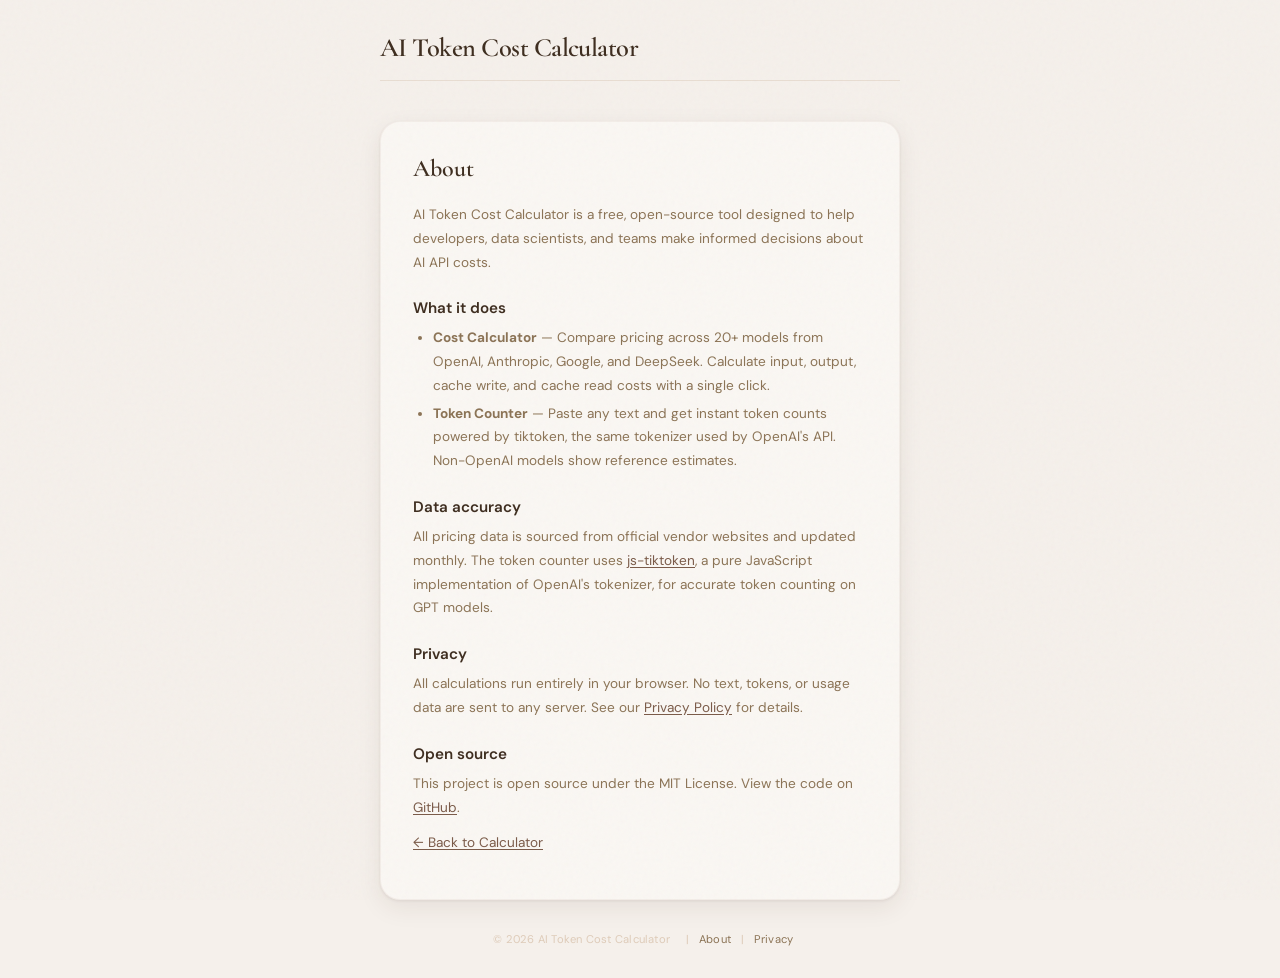
==== about.html @ 69d166a4 "seo: add about.html, privacy.html, update footer and sitemap - about.html: tool description, data ac" ====
<!DOCTYPE html>
<html lang="en">
<head>
  <meta charset="UTF-8">
  <meta name="viewport" content="width=device-width, initial-scale=1.0">
  <title>About — AI Token Cost Calculator</title>
  <meta name="description" content="About the AI Token Cost Calculator — a free tool for comparing AI API pricing and counting tokens across OpenAI, Anthropic, Google, and DeepSeek models.">
  <meta name="robots" content="index, follow">
  <link rel="canonical" href="https://tokencostcalc.com/about.html">

  <link rel="preconnect" href="https://fonts.googleapis.com">
  <link rel="preconnect" href="https://fonts.gstatic.com" crossorigin>
  <link rel="stylesheet" href="https://fonts.googleapis.com/css2?family=Cormorant+Garamond:ital,wght@0,400;0,600;1,400&family=DM+Sans:wght@300;400;500;600&display=swap">
  <link rel="stylesheet" href="css/style.css">
  <link rel="icon" href="data:image/svg+xml,<svg xmlns='http://www.w3.org/2000/svg' viewBox='0 0 100 100'><text y='.9em' font-size='90'>☕</text></svg>">
  <meta name="theme-color" content="#a47764">
</head>
<body>
  <div class="container">
    <header>
      <h1><a href="/" style="color: inherit; text-decoration: none;">AI Token Cost Calculator</a></h1>
    </header>

    <div class="card static-page">
      <h2>About</h2>
      <p>AI Token Cost Calculator is a free, open-source tool designed to help developers, data scientists, and teams make informed decisions about AI API costs.</p>

      <h3>What it does</h3>
      <ul>
        <li><strong>Cost Calculator</strong> — Compare pricing across 20+ models from OpenAI, Anthropic, Google, and DeepSeek. Calculate input, output, cache write, and cache read costs with a single click.</li>
        <li><strong>Token Counter</strong> — Paste any text and get instant token counts powered by tiktoken, the same tokenizer used by OpenAI's API. Non-OpenAI models show reference estimates.</li>
      </ul>

      <h3>Data accuracy</h3>
      <p>All pricing data is sourced from official vendor websites and updated monthly. The token counter uses <a href="https://github.com/niieani/gpt-tokenizer" target="_blank" rel="noopener">js-tiktoken</a>, a pure JavaScript implementation of OpenAI's tokenizer, for accurate token counting on GPT models.</p>

      <h3>Privacy</h3>
      <p>All calculations run entirely in your browser. No text, tokens, or usage data are sent to any server. See our <a href="privacy.html">Privacy Policy</a> for details.</p>

      <h3>Open source</h3>
      <p>This project is open source under the MIT License. View the code on <a href="https://github.com/lemon1732/AI-Token-Calculator" target="_blank" rel="noopener">GitHub</a>.</p>

      <p><a href="/">← Back to Calculator</a></p>
    </div>

    <footer>
      <span>© 2026 AI Token Cost Calculator</span>
      <span>|</span>
      <a href="about.html">About</a>
      <span>|</span>
      <a href="privacy.html">Privacy</a>
    </footer>
  </div>

  <script src="js/i18n.js?v=20260511"></script>
  <script>
    document.addEventListener("DOMContentLoaded", () => {
      document.body.classList.add("ready");
    });
  </script>
</body>
</html>
---- css/style.css ----
:root {
  --bg: #f5f0eb;
  --bg-card: #faf7f3;
  --mocha: #a47764;
  --mocha-light: #c9a888;
  --mocha-pale: #e8ddd2;
  --mocha-deep: #7a5a48;
  --brown-dark: #3d2c1e;
  --brown-mid: #5a4535;
  --brown-soft: #8b7355;
  --white: #fffcf8;
  --shadow: rgba(61, 44, 30, 0.08);
  --shadow-md: rgba(61, 44, 30, 0.12);
}

* {
  margin: 0;
  padding: 0;
  box-sizing: border-box;
}

body {
  font-family: 'DM Sans', sans-serif;
  background: var(--bg);
  color: var(--brown-dark);
  min-height: 100vh;
  display: flex;
  flex-direction: column;
  align-items: center;
  padding: 2rem 1rem;
  opacity: 0;
  transition: opacity 0.6s ease;
}

body.ready {
  opacity: 1;
}

/* noise texture overlay */
body::before {
  content: '';
  position: fixed;
  inset: 0;
  background-image: url("data:image/svg+xml,%3Csvg viewBox='0 0 256 256' xmlns='http://www.w3.org/2000/svg'%3E%3Cfilter id='n'%3E%3CfeTurbulence type='fractalNoise' baseFrequency='0.9' numOctaves='4' stitchTiles='stitch'/%3E%3C/filter%3E%3Crect width='100%25' height='100%25' filter='url(%23n)' opacity='0.03'/%3E%3C/svg%3E");
  pointer-events: none;
  z-index: 1;
}

.container {
  width: 100%;
  max-width: 520px;
}

/* ── Header ── */
header {
  display: flex;
  justify-content: space-between;
  align-items: baseline;
  margin-bottom: 2.5rem;
  padding-bottom: 1rem;
  border-bottom: 1px solid var(--mocha-pale);
}

header h1 {
  font-family: 'Cormorant Garamond', serif;
  font-weight: 600;
  font-size: 1.65rem;
  color: var(--brown-dark);
  letter-spacing: -0.02em;
}

#lang-toggle {
  background: none;
  border: 1px solid var(--mocha-pale);
  color: var(--brown-soft);
  font-family: 'DM Sans', sans-serif;
  font-size: 0.8rem;
  font-weight: 500;
  padding: 0.35rem 0.8rem;
  border-radius: 2rem;
  cursor: pointer;
  transition: all 0.25s ease;
  letter-spacing: 0.04em;
}

#lang-toggle:hover {
  border-color: var(--mocha);
  color: var(--mocha-deep);
  background: var(--white);
}

/* ── Tabs ── */
.tabs {
  display: flex;
  gap: 0.5rem;
  margin-bottom: 1.25rem;
}

.tab {
  flex: 1;
  padding: 0.65rem 1rem;
  font-family: 'DM Sans', sans-serif;
  font-size: 0.82rem;
  font-weight: 500;
  letter-spacing: 0.03em;
  color: var(--brown-soft);
  background: var(--bg-card);
  border: 1px solid var(--mocha-pale);
  border-radius: 0.75rem;
  cursor: pointer;
  transition: all 0.25s ease;
}

.tab:hover {
  border-color: var(--mocha-light);
  color: var(--mocha-deep);
}

.tab.active {
  background: var(--mocha);
  border-color: var(--mocha);
  color: var(--white);
}

/* ── Card ── */
.card {
  background: var(--bg-card);
  border-radius: 1.25rem;
  padding: 2rem;
  box-shadow:
    0 1px 3px var(--shadow),
    0 8px 24px var(--shadow);
  border: 1px solid rgba(164, 119, 100, 0.08);
}

/* ── Form fields ── */
.field {
  margin-bottom: 1.5rem;
}

.field:last-child {
  margin-bottom: 0;
}

.field label {
  display: block;
  font-size: 0.75rem;
  font-weight: 500;
  color: var(--brown-soft);
  text-transform: uppercase;
  letter-spacing: 0.08em;
  margin-bottom: 0.5rem;
}

.field select,
.field input[type="text"] {
  width: 100%;
  padding: 0.75rem 1rem;
  font-family: 'DM Sans', sans-serif;
  font-size: 0.95rem;
  color: var(--brown-dark);
  background: var(--white);
  border: 1px solid var(--mocha-pale);
  border-radius: 0.75rem;
  outline: none;
  transition: border-color 0.2s ease, box-shadow 0.2s ease;
  appearance: none;
  -webkit-appearance: none;
}

.field select {
  background-image: url("data:image/svg+xml,%3Csvg width='12' height='8' viewBox='0 0 12 8' fill='none' xmlns='http://www.w3.org/2000/svg'%3E%3Cpath d='M1 1.5L6 6.5L11 1.5' stroke='%238b7355' stroke-width='1.5' stroke-linecap='round' stroke-linejoin='round'/%3E%3C/svg%3E");
  background-repeat: no-repeat;
  background-position: right 1rem center;
  padding-right: 2.5rem;
  cursor: pointer;
}

.field select:focus,
.field input[type="text"]:focus {
  border-color: var(--mocha);
  box-shadow: 0 0 0 3px rgba(164, 119, 100, 0.12);
}

.field input[type="text"]::placeholder {
  color: var(--mocha-pale);
  font-weight: 300;
}

/* ── Textarea ── */
textarea {
  width: 100%;
  padding: 0.75rem 1rem;
  font-family: 'DM Sans', sans-serif;
  font-size: 0.9rem;
  line-height: 1.6;
  color: var(--brown-dark);
  background: var(--white);
  border: 1px solid var(--mocha-pale);
  border-radius: 0.75rem;
  outline: none;
  resize: vertical;
  min-height: 120px;
  transition: border-color 0.2s ease, box-shadow 0.2s ease;
}

textarea::placeholder {
  color: var(--mocha-pale);
  font-weight: 300;
}

textarea:focus {
  border-color: var(--mocha);
  box-shadow: 0 0 0 3px rgba(164, 119, 100, 0.12);
}

/* ── Token Counter Results ── */
.tc-results {
  display: flex;
  flex-direction: column;
  gap: 0.75rem;
}

.tc-row {
  display: flex;
  justify-content: space-between;
  align-items: baseline;
  padding: 0.5rem 0;
}

.tc-label {
  font-size: 0.85rem;
  color: var(--brown-soft);
}

.tc-value {
  font-family: 'Cormorant Garamond', serif;
  font-size: 1.5rem;
  font-weight: 600;
  color: var(--mocha-deep);
  font-variant-numeric: tabular-nums;
}

.tc-note {
  margin-top: 1rem;
  font-size: 0.72rem;
  color: var(--mocha-light);
  font-style: italic;
  text-align: center;
}

/* ── Slider ── */
.slider-wrap {
  display: flex;
  align-items: center;
  gap: 1rem;
}

.slider-wrap input[type="range"] {
  flex: 1;
  -webkit-appearance: none;
  appearance: none;
  height: 6px;
  background: linear-gradient(to right, var(--mocha), var(--mocha-light));
  border-radius: 3px;
  outline: none;
  cursor: pointer;
}

.slider-wrap input[type="range"]::-webkit-slider-thumb {
  -webkit-appearance: none;
  width: 20px;
  height: 20px;
  border-radius: 50%;
  background: var(--white);
  border: 2px solid var(--mocha);
  box-shadow: 0 2px 6px var(--shadow-md);
  cursor: pointer;
  transition: transform 0.15s ease;
}

.slider-wrap input[type="range"]::-webkit-slider-thumb:hover {
  transform: scale(1.15);
}

.slider-wrap input[type="range"]::-moz-range-thumb {
  width: 20px;
  height: 20px;
  border-radius: 50%;
  background: var(--white);
  border: 2px solid var(--mocha);
  box-shadow: 0 2px 6px var(--shadow-md);
  cursor: pointer;
}

.slider-value {
  min-width: 3rem;
  text-align: right;
  font-size: 0.95rem;
  font-weight: 600;
  color: var(--mocha-deep);
  font-variant-numeric: tabular-nums;
}

/* ── Divider ── */
.divider {
  height: 1px;
  background: linear-gradient(to right, transparent, var(--mocha-pale), transparent);
  margin: 2rem 0;
}

/* ── Results ── */
.results-header {
  font-family: 'Cormorant Garamond', serif;
  font-size: 1.1rem;
  font-weight: 600;
  color: var(--brown-mid);
  margin-bottom: 1.25rem;
}

.result-row {
  display: flex;
  justify-content: space-between;
  align-items: baseline;
  padding: 0.6rem 0;
}

.result-row .label {
  font-size: 0.85rem;
  color: var(--brown-soft);
}

.result-row .label span {
  font-size: 0.75rem;
  color: var(--mocha-light);
  margin-left: 0.4rem;
}

.result-row .amount {
  font-variant-numeric: tabular-nums;
  font-weight: 500;
  font-size: 0.95rem;
  color: var(--brown-dark);
}

.result-divider {
  height: 1px;
  background: var(--mocha-pale);
  margin: 0.5rem 0;
}

.result-total {
  display: flex;
  justify-content: space-between;
  align-items: baseline;
  padding-top: 0.75rem;
}

.result-total .label {
  font-family: 'Cormorant Garamond', serif;
  font-size: 1.15rem;
  font-weight: 600;
  color: var(--brown-dark);
}

.result-total .amount {
  font-family: 'Cormorant Garamond', serif;
  font-size: 1.6rem;
  font-weight: 600;
  color: var(--mocha-deep);
  font-variant-numeric: tabular-nums;
}

/* ── Static pages (about, privacy) ── */
.static-page h2 {
  font-family: 'Cormorant Garamond', serif;
  font-size: 1.5rem;
  font-weight: 600;
  color: var(--brown-dark);
  margin-bottom: 1.25rem;
}

.static-page h3 {
  font-family: 'DM Sans', sans-serif;
  font-size: 0.95rem;
  font-weight: 600;
  color: var(--brown-dark);
  margin-top: 1.5rem;
  margin-bottom: 0.5rem;
}

.static-page p {
  font-size: 0.85rem;
  line-height: 1.75;
  color: var(--brown-soft);
  margin-bottom: 0.75rem;
}

.static-page ul {
  padding-left: 1.25rem;
  margin-bottom: 0.75rem;
}

.static-page li {
  font-size: 0.85rem;
  line-height: 1.75;
  color: var(--brown-soft);
  margin-bottom: 0.25rem;
}

.static-page a {
  color: var(--mocha-deep);
  text-decoration: underline;
  text-underline-offset: 2px;
}

.static-page a:hover {
  color: var(--mocha);
}

/* ── Footer ── */
footer a {
  color: var(--brown-soft);
  text-decoration: none;
  transition: color 0.2s ease;
}

footer a:hover {
  color: var(--mocha-deep);
}
footer {
  margin-top: 2rem;
  text-align: center;
  font-size: 0.7rem;
  color: var(--mocha-light);
  letter-spacing: 0.02em;
}

footer span {
  margin: 0 0.4rem;
  opacity: 0.5;
}

/* ── Price hint ── */
.price-hint {
  font-size: 0.7rem;
  color: var(--mocha-light);
  margin-top: 0.3rem;
  font-style: italic;
}

/* ── Overflow warning ── */
.overflow-warning {
  display: none;
  margin-top: 0.75rem;
  padding: 0.5rem 0.75rem;
  font-size: 0.78rem;
  color: #9a4e2e;
  background: #fdf0e8;
  border: 1px solid #e8c4aa;
  border-radius: 0.5rem;
}

/* ── FAQ ── */
.faq {
  margin-top: 2rem;
}

.faq-title {
  font-family: 'Cormorant Garamond', serif;
  font-size: 1.5rem;
  font-weight: 400;
  color: var(--brown-dark);
  text-align: center;
  margin-bottom: 1.5rem;
}

.faq-item {
  border-bottom: 1px solid var(--mocha-pale);
}

.faq-question {
  display: flex;
  align-items: center;
  width: 100%;
  background: none;
  border: none;
  padding: 0.85rem 0;
  cursor: pointer;
  font-family: 'DM Sans', sans-serif;
  text-align: left;
  gap: 0.4rem;
}

.faq-number {
  font-size: 0.85rem;
  font-weight: 500;
  color: var(--brown-dark);
  min-width: 1.4em;
}

.faq-text {
  flex: 1;
  font-size: 0.88rem;
  font-weight: 500;
  color: var(--brown-dark);
}

.faq-icon {
  font-size: 1.1rem;
  font-weight: 300;
  color: var(--brown-dark);
  width: 1.2em;
  text-align: center;
}

.faq-answer {
  display: none;
  overflow: hidden;
  padding: 0 0 0 1.8em;
}

.faq-answer.open {
  display: block;
}

.faq-answer p {
  font-size: 0.82rem;
  line-height: 1.7;
  color: var(--brown-soft);
}

/* ── Responsive ── */
@media (max-width: 560px) {
  body {
    padding: 1.25rem 0.75rem;
  }

  .card {
    padding: 1.5rem;
    border-radius: 1rem;
  }

  header h1 {
    font-size: 1.35rem;
  }

  .result-total .amount {
    font-size: 1.35rem;
  }
}

@media (prefers-reduced-motion: reduce) {
  body {
    opacity: 1;
    transition: none;
  }

  * {
    transition: none !important;
  }
}
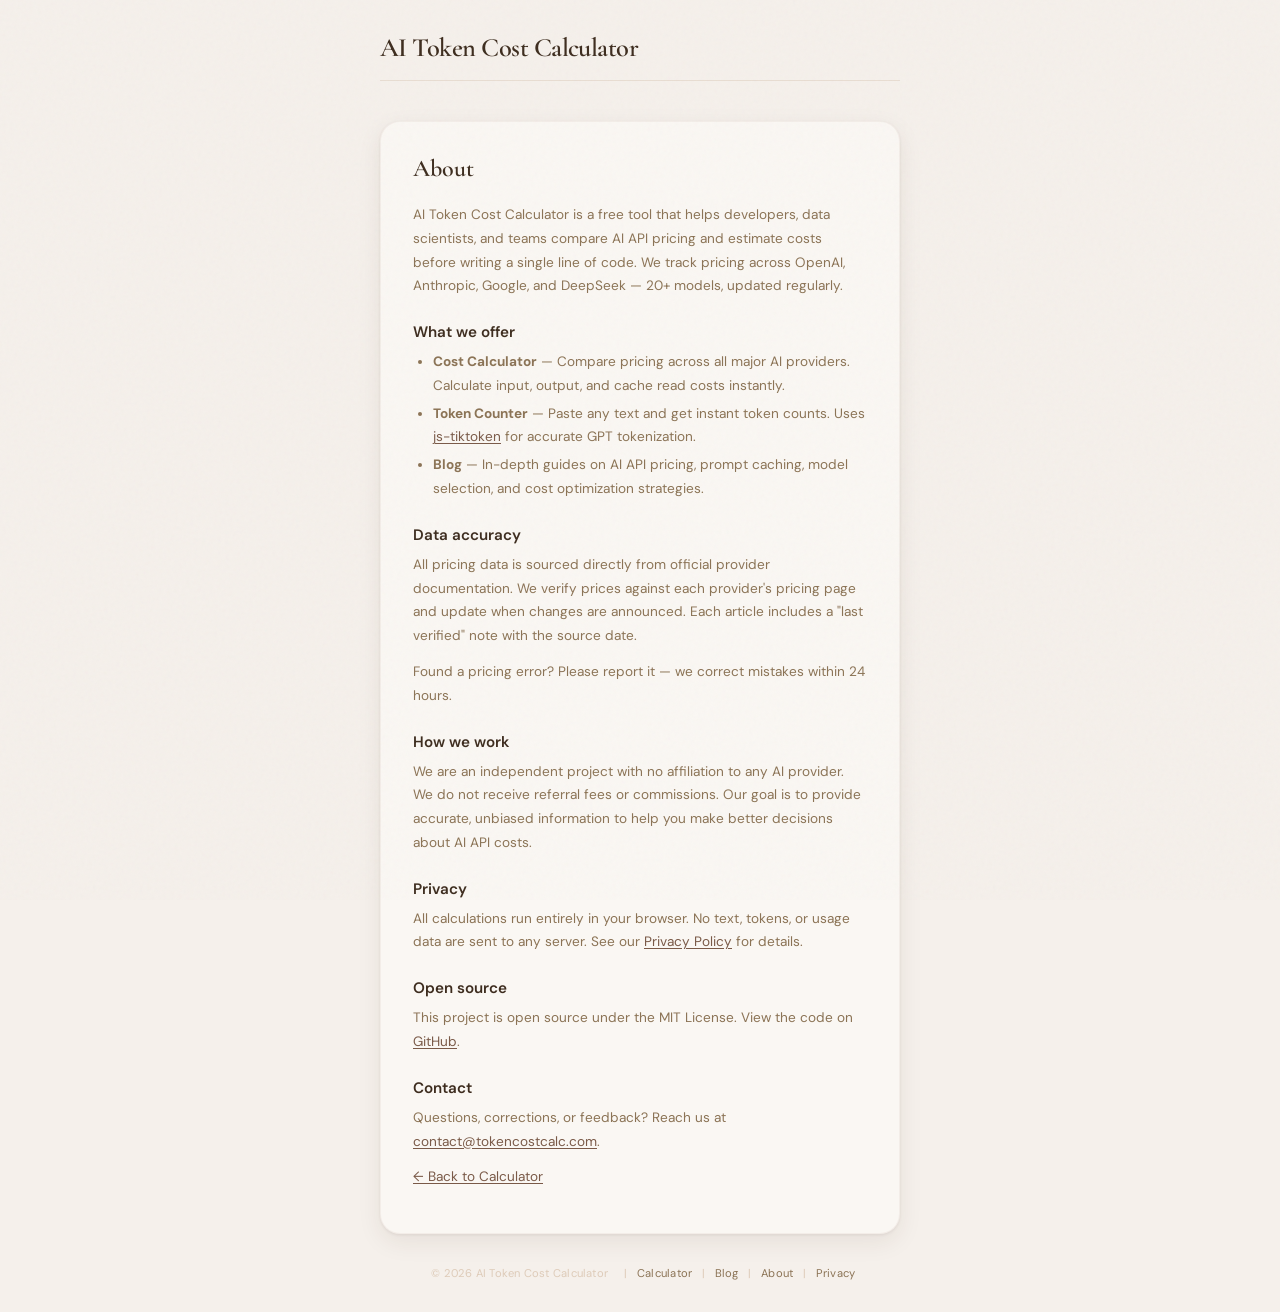
==== commit bb023107: "Improve E-E-A-T: About page, author bylines, contact info, structured data" ====
--- a/about.html
+++ b/about.html
@@ -23,16 +23,21 @@
 
     <div class="card static-page">
       <h2>About</h2>
-      <p>AI Token Cost Calculator is a free, open-source tool designed to help developers, data scientists, and teams make informed decisions about AI API costs.</p>
+      <p>AI Token Cost Calculator is a free tool that helps developers, data scientists, and teams compare AI API pricing and estimate costs before writing a single line of code. We track pricing across OpenAI, Anthropic, Google, and DeepSeek — 20+ models, updated regularly.</p>
 
-      <h3>What it does</h3>
+      <h3>What we offer</h3>
       <ul>
-        <li><strong>Cost Calculator</strong> — Compare pricing across 20+ models from OpenAI, Anthropic, Google, and DeepSeek. Calculate input, output, cache write, and cache read costs with a single click.</li>
-        <li><strong>Token Counter</strong> — Paste any text and get instant token counts powered by tiktoken, the same tokenizer used by OpenAI's API. Non-OpenAI models show reference estimates.</li>
+        <li><strong>Cost Calculator</strong> — Compare pricing across all major AI providers. Calculate input, output, and cache read costs instantly.</li>
+        <li><strong>Token Counter</strong> — Paste any text and get instant token counts. Uses <a href="https://github.com/niieani/gpt-tokenizer" target="_blank" rel="noopener">js-tiktoken</a> for accurate GPT tokenization.</li>
+        <li><strong>Blog</strong> — In-depth guides on AI API pricing, prompt caching, model selection, and cost optimization strategies.</li>
       </ul>
 
       <h3>Data accuracy</h3>
-      <p>All pricing data is sourced from official vendor websites and updated monthly. The token counter uses <a href="https://github.com/niieani/gpt-tokenizer" target="_blank" rel="noopener">js-tiktoken</a>, a pure JavaScript implementation of OpenAI's tokenizer, for accurate token counting on GPT models.</p>
+      <p>All pricing data is sourced directly from official provider documentation. We verify prices against each provider's pricing page and update when changes are announced. Each article includes a "last verified" note with the source date.</p>
+      <p>Found a pricing error? Please report it — we correct mistakes within 24 hours.</p>
+
+      <h3>How we work</h3>
+      <p>We are an independent project with no affiliation to any AI provider. We do not receive referral fees or commissions. Our goal is to provide accurate, unbiased information to help you make better decisions about AI API costs.</p>
 
       <h3>Privacy</h3>
       <p>All calculations run entirely in your browser. No text, tokens, or usage data are sent to any server. See our <a href="privacy.html">Privacy Policy</a> for details.</p>
@@ -40,11 +45,18 @@
       <h3>Open source</h3>
       <p>This project is open source under the MIT License. View the code on <a href="https://github.com/lemon1732/AI-Token-Calculator" target="_blank" rel="noopener">GitHub</a>.</p>
 
+      <h3>Contact</h3>
+      <p>Questions, corrections, or feedback? Reach us at <a href="mailto:contact@tokencostcalc.com">contact@tokencostcalc.com</a>.</p>
+
       <p><a href="/">← Back to Calculator</a></p>
     </div>
 
     <footer>
       <span>© 2026 AI Token Cost Calculator</span>
+      <span>|</span>
+      <a href="/">Calculator</a>
+      <span>|</span>
+      <a href="/blog.html">Blog</a>
       <span>|</span>
       <a href="about.html">About</a>
       <span>|</span>
--- a/css/style.css
+++ b/css/style.css
@@ -69,6 +69,26 @@
   letter-spacing: -0.02em;
 }
 
+.header-actions {
+  display: flex;
+  align-items: center;
+  gap: 0.75rem;
+}
+
+.header-link {
+  font-family: 'DM Sans', sans-serif;
+  font-size: 0.8rem;
+  font-weight: 500;
+  color: var(--brown-soft);
+  text-decoration: none;
+  letter-spacing: 0.04em;
+  transition: color 0.25s ease;
+}
+
+.header-link:hover {
+  color: var(--mocha-deep);
+}
+
 #lang-toggle {
   background: none;
   border: 1px solid var(--mocha-pale);
@@ -530,6 +550,120 @@
   color: var(--brown-soft);
 }
 
+/* ── Pricing Table ── */
+.pricing-section {
+  margin-top: 2.5rem;
+  max-width: 680px;
+  width: calc(100% + 4rem);
+  margin-left: -2rem;
+}
+
+.pricing-title {
+  font-family: 'Cormorant Garamond', serif;
+  font-size: 1.5rem;
+  font-weight: 400;
+  color: var(--brown-dark);
+  text-align: center;
+  margin-bottom: 1.5rem;
+}
+
+.pricing-table-wrap {
+  overflow-x: auto;
+  -webkit-overflow-scrolling: touch;
+  border-radius: 1.25rem;
+  box-shadow:
+    0 1px 3px var(--shadow),
+    0 8px 24px var(--shadow);
+  border: 1px solid rgba(164, 119, 100, 0.08);
+}
+
+.pricing-table {
+  width: 100%;
+  border-collapse: collapse;
+  background: var(--bg-card);
+  font-size: 0.82rem;
+}
+
+.pricing-table thead {
+  position: sticky;
+  top: 0;
+  z-index: 2;
+}
+
+.pricing-table th {
+  font-family: 'DM Sans', sans-serif;
+  font-weight: 600;
+  font-size: 0.72rem;
+  text-transform: uppercase;
+  letter-spacing: 0.06em;
+  color: var(--white);
+  background: var(--mocha);
+  padding: 0.85rem 1rem;
+  text-align: left;
+  white-space: nowrap;
+}
+
+.pricing-table th.num {
+  text-align: right;
+}
+
+.pricing-table th:first-child {
+  border-radius: 1.25rem 0 0 0;
+}
+
+.pricing-table th:last-child {
+  border-radius: 0 1.25rem 0 0;
+}
+
+.pricing-table td {
+  padding: 0.7rem 1rem;
+  color: var(--brown-dark);
+  border-bottom: 1px solid var(--mocha-pale);
+  vertical-align: middle;
+}
+
+.pricing-table td.num {
+  text-align: right;
+  font-variant-numeric: tabular-nums;
+  font-weight: 500;
+}
+
+.pricing-table .vendor-row td {
+  background: var(--mocha-pale);
+  font-weight: 600;
+  font-size: 0.75rem;
+  text-transform: uppercase;
+  letter-spacing: 0.06em;
+  color: var(--mocha-deep);
+  padding: 0.5rem 1rem;
+  border-bottom: 1px solid var(--mocha-light);
+}
+
+.pricing-table tbody tr:hover:not(.vendor-row) {
+  background: var(--white);
+}
+
+.pricing-table tbody tr:last-child td {
+  border-bottom: none;
+}
+
+.pricing-table .model-name {
+  font-weight: 600;
+  color: var(--brown-dark);
+}
+
+.pricing-table .na {
+  color: var(--mocha-light);
+  font-style: italic;
+}
+
+.pricing-note {
+  margin-top: 1rem;
+  font-size: 0.72rem;
+  color: var(--mocha-light);
+  text-align: center;
+}
+
 /* ── Responsive ── */
 @media (max-width: 560px) {
   body {
@@ -548,6 +682,17 @@
   .result-total .amount {
     font-size: 1.35rem;
   }
+
+  .pricing-section {
+    width: calc(100% + 1.5rem);
+    margin-left: -0.75rem;
+  }
+
+  .pricing-table td,
+  .pricing-table th {
+    padding: 0.5rem 0.6rem;
+    font-size: 0.75rem;
+  }
 }
 
 @media (prefers-reduced-motion: reduce) {
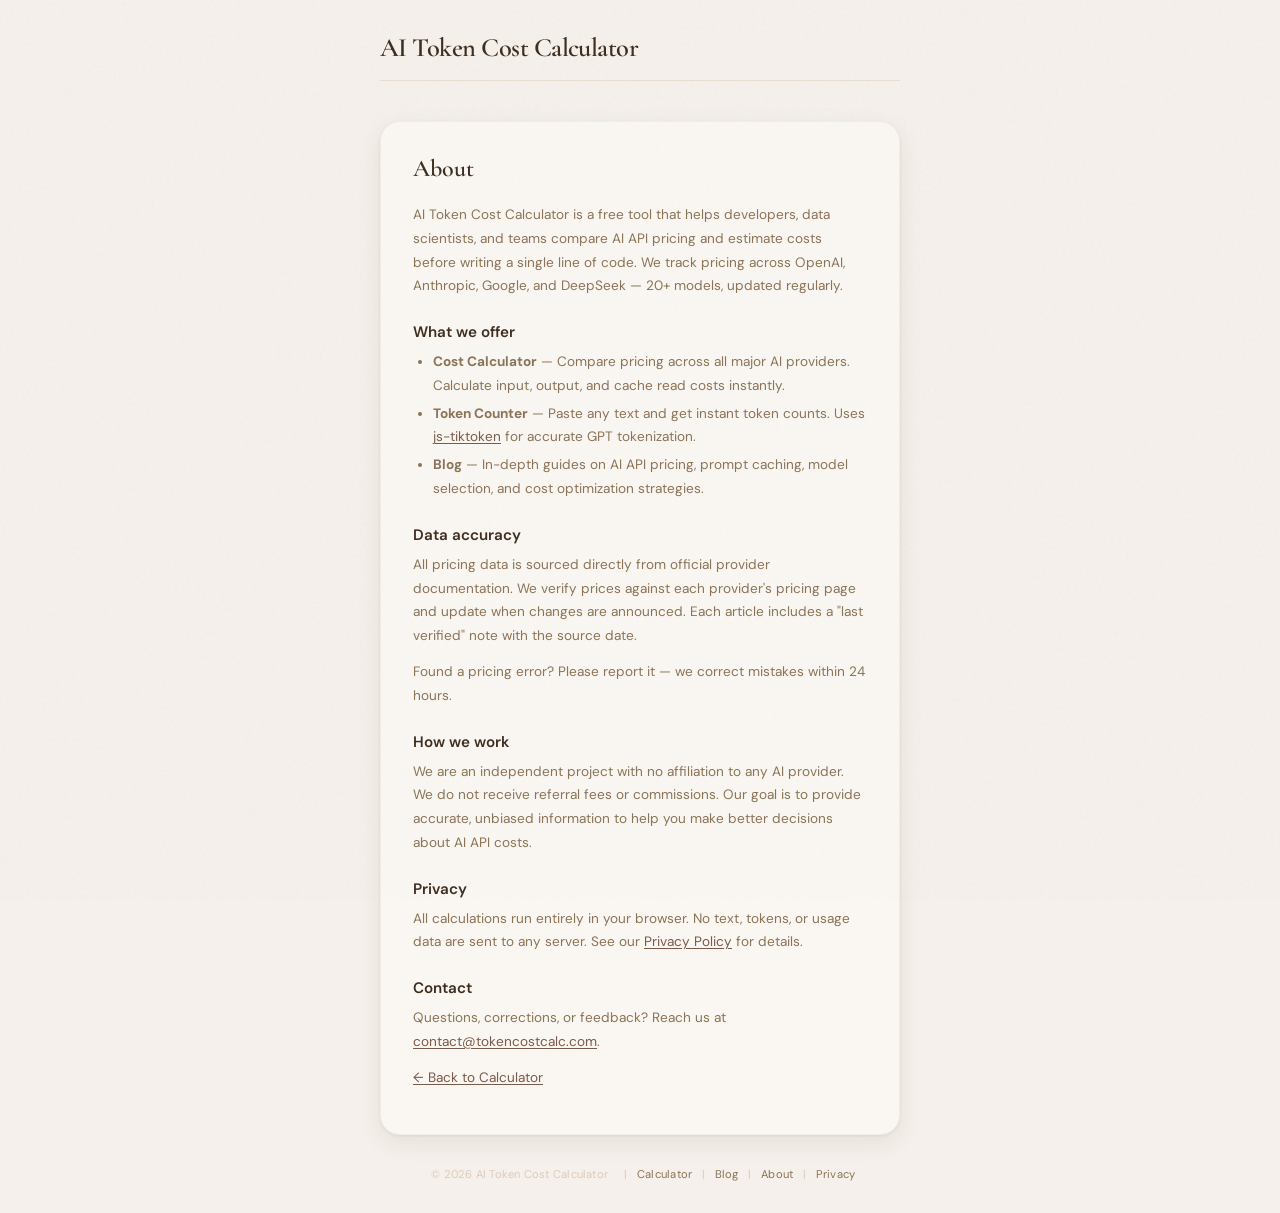
==== commit c245e417: "Fix article header layout: stack title/subtitle/meta vertically" ====
--- a/about.html
+++ b/about.html
@@ -42,9 +42,6 @@
       <h3>Privacy</h3>
       <p>All calculations run entirely in your browser. No text, tokens, or usage data are sent to any server. See our <a href="privacy.html">Privacy Policy</a> for details.</p>
 
-      <h3>Open source</h3>
-      <p>This project is open source under the MIT License. View the code on <a href="https://github.com/lemon1732/AI-Token-Calculator" target="_blank" rel="noopener">GitHub</a>.</p>
-
       <h3>Contact</h3>
       <p>Questions, corrections, or feedback? Reach us at <a href="mailto:contact@tokencostcalc.com">contact@tokencostcalc.com</a>.</p>
 
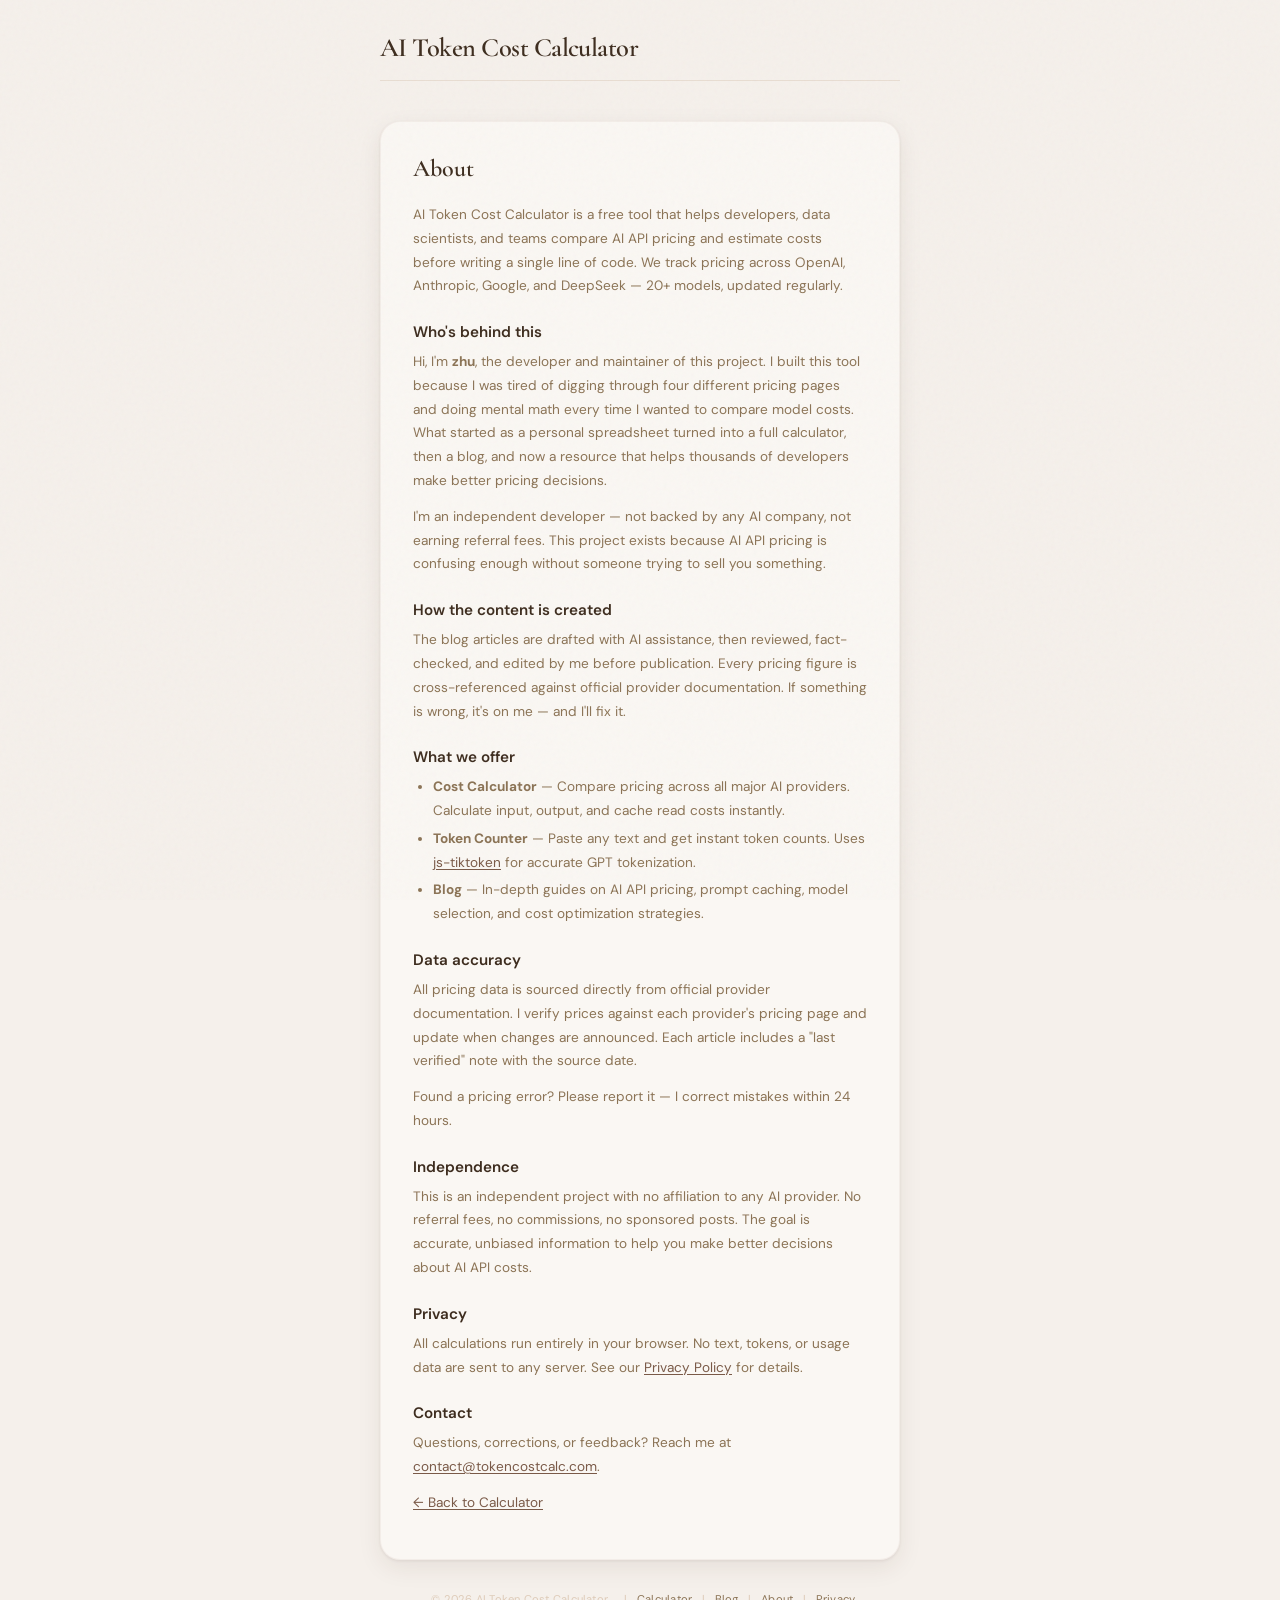
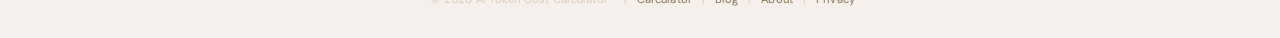
==== commit db737125: "Improve E-E-A-T: add author identity, merge duplicate article, fix fact errors - Merge cheapest-ai-a" ====
--- a/about.html
+++ b/about.html
@@ -25,6 +25,13 @@
       <h2>About</h2>
       <p>AI Token Cost Calculator is a free tool that helps developers, data scientists, and teams compare AI API pricing and estimate costs before writing a single line of code. We track pricing across OpenAI, Anthropic, Google, and DeepSeek — 20+ models, updated regularly.</p>
 
+      <h3>Who's behind this</h3>
+      <p>Hi, I'm <strong>zhu</strong>, the developer and maintainer of this project. I built this tool because I was tired of digging through four different pricing pages and doing mental math every time I wanted to compare model costs. What started as a personal spreadsheet turned into a full calculator, then a blog, and now a resource that helps thousands of developers make better pricing decisions.</p>
+      <p>I'm an independent developer — not backed by any AI company, not earning referral fees. This project exists because AI API pricing is confusing enough without someone trying to sell you something.</p>
+
+      <h3>How the content is created</h3>
+      <p>The blog articles are drafted with AI assistance, then reviewed, fact-checked, and edited by me before publication. Every pricing figure is cross-referenced against official provider documentation. If something is wrong, it's on me — and I'll fix it.</p>
+
       <h3>What we offer</h3>
       <ul>
         <li><strong>Cost Calculator</strong> — Compare pricing across all major AI providers. Calculate input, output, and cache read costs instantly.</li>
@@ -33,17 +40,17 @@
       </ul>
 
       <h3>Data accuracy</h3>
-      <p>All pricing data is sourced directly from official provider documentation. We verify prices against each provider's pricing page and update when changes are announced. Each article includes a "last verified" note with the source date.</p>
-      <p>Found a pricing error? Please report it — we correct mistakes within 24 hours.</p>
+      <p>All pricing data is sourced directly from official provider documentation. I verify prices against each provider's pricing page and update when changes are announced. Each article includes a "last verified" note with the source date.</p>
+      <p>Found a pricing error? Please report it — I correct mistakes within 24 hours.</p>
 
-      <h3>How we work</h3>
-      <p>We are an independent project with no affiliation to any AI provider. We do not receive referral fees or commissions. Our goal is to provide accurate, unbiased information to help you make better decisions about AI API costs.</p>
+      <h3>Independence</h3>
+      <p>This is an independent project with no affiliation to any AI provider. No referral fees, no commissions, no sponsored posts. The goal is accurate, unbiased information to help you make better decisions about AI API costs.</p>
 
       <h3>Privacy</h3>
       <p>All calculations run entirely in your browser. No text, tokens, or usage data are sent to any server. See our <a href="privacy.html">Privacy Policy</a> for details.</p>
 
       <h3>Contact</h3>
-      <p>Questions, corrections, or feedback? Reach us at <a href="mailto:contact@tokencostcalc.com">contact@tokencostcalc.com</a>.</p>
+      <p>Questions, corrections, or feedback? Reach me at <a href="mailto:contact@tokencostcalc.com">contact@tokencostcalc.com</a>.</p>
 
       <p><a href="/">← Back to Calculator</a></p>
     </div>
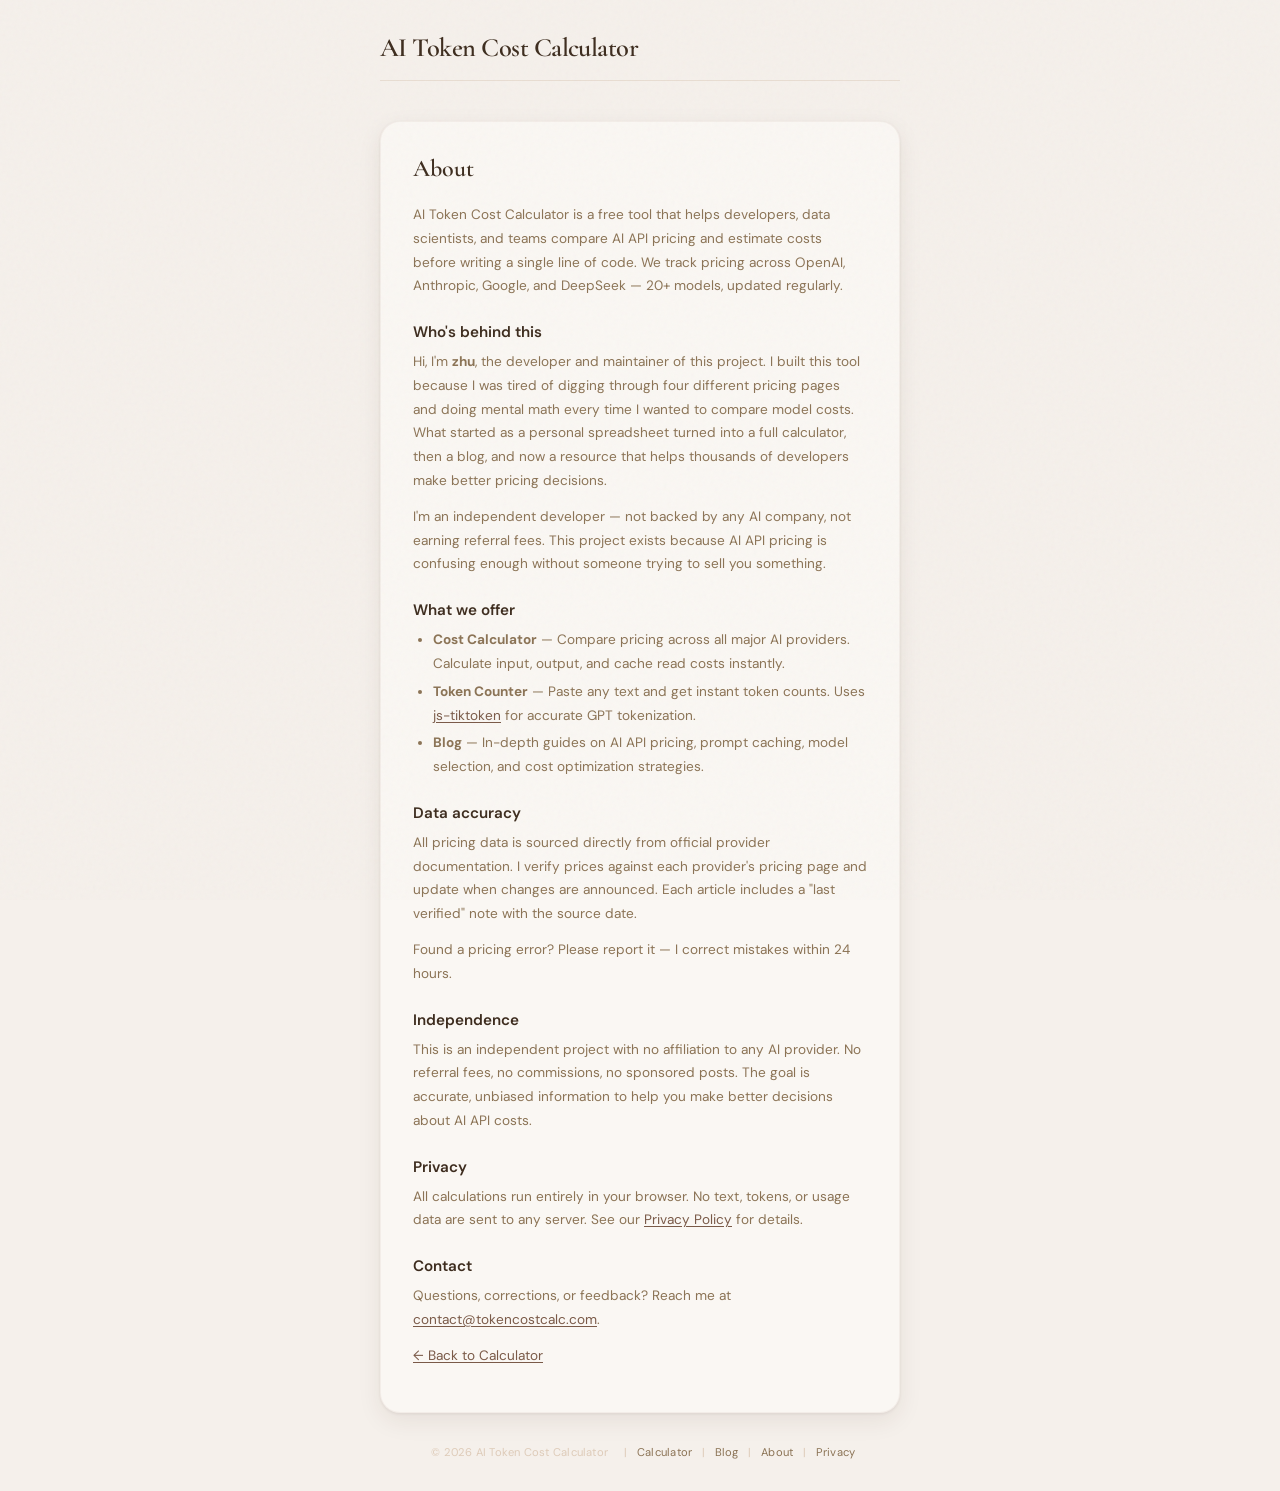
==== commit 7b6338ae: "Remove AI writing disclosure from about page" ====
--- a/about.html
+++ b/about.html
@@ -28,9 +28,6 @@
       <h3>Who's behind this</h3>
       <p>Hi, I'm <strong>zhu</strong>, the developer and maintainer of this project. I built this tool because I was tired of digging through four different pricing pages and doing mental math every time I wanted to compare model costs. What started as a personal spreadsheet turned into a full calculator, then a blog, and now a resource that helps thousands of developers make better pricing decisions.</p>
       <p>I'm an independent developer — not backed by any AI company, not earning referral fees. This project exists because AI API pricing is confusing enough without someone trying to sell you something.</p>
-
-      <h3>How the content is created</h3>
-      <p>The blog articles are drafted with AI assistance, then reviewed, fact-checked, and edited by me before publication. Every pricing figure is cross-referenced against official provider documentation. If something is wrong, it's on me — and I'll fix it.</p>
 
       <h3>What we offer</h3>
       <ul>
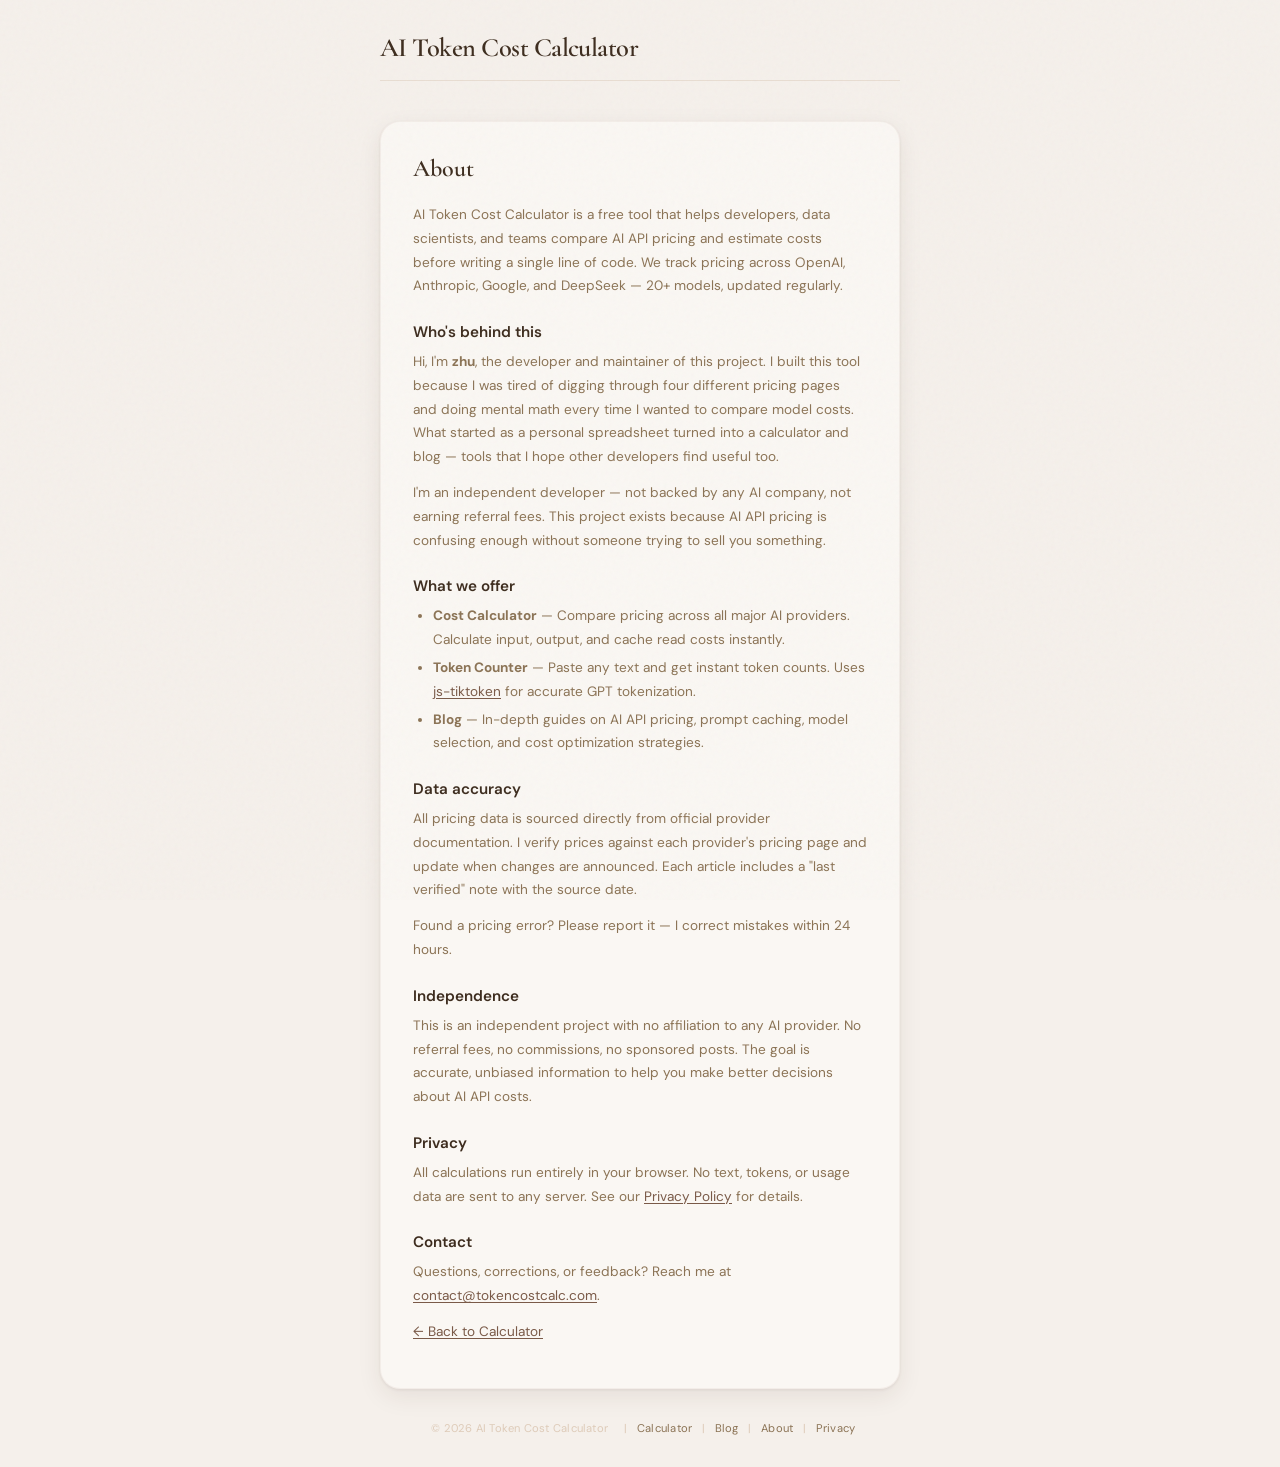
==== commit 18b99f22: "Tone down about page claims" ====
--- a/about.html
+++ b/about.html
@@ -26,7 +26,7 @@
       <p>AI Token Cost Calculator is a free tool that helps developers, data scientists, and teams compare AI API pricing and estimate costs before writing a single line of code. We track pricing across OpenAI, Anthropic, Google, and DeepSeek — 20+ models, updated regularly.</p>
 
       <h3>Who's behind this</h3>
-      <p>Hi, I'm <strong>zhu</strong>, the developer and maintainer of this project. I built this tool because I was tired of digging through four different pricing pages and doing mental math every time I wanted to compare model costs. What started as a personal spreadsheet turned into a full calculator, then a blog, and now a resource that helps thousands of developers make better pricing decisions.</p>
+      <p>Hi, I'm <strong>zhu</strong>, the developer and maintainer of this project. I built this tool because I was tired of digging through four different pricing pages and doing mental math every time I wanted to compare model costs. What started as a personal spreadsheet turned into a calculator and blog — tools that I hope other developers find useful too.</p>
       <p>I'm an independent developer — not backed by any AI company, not earning referral fees. This project exists because AI API pricing is confusing enough without someone trying to sell you something.</p>
 
       <h3>What we offer</h3>
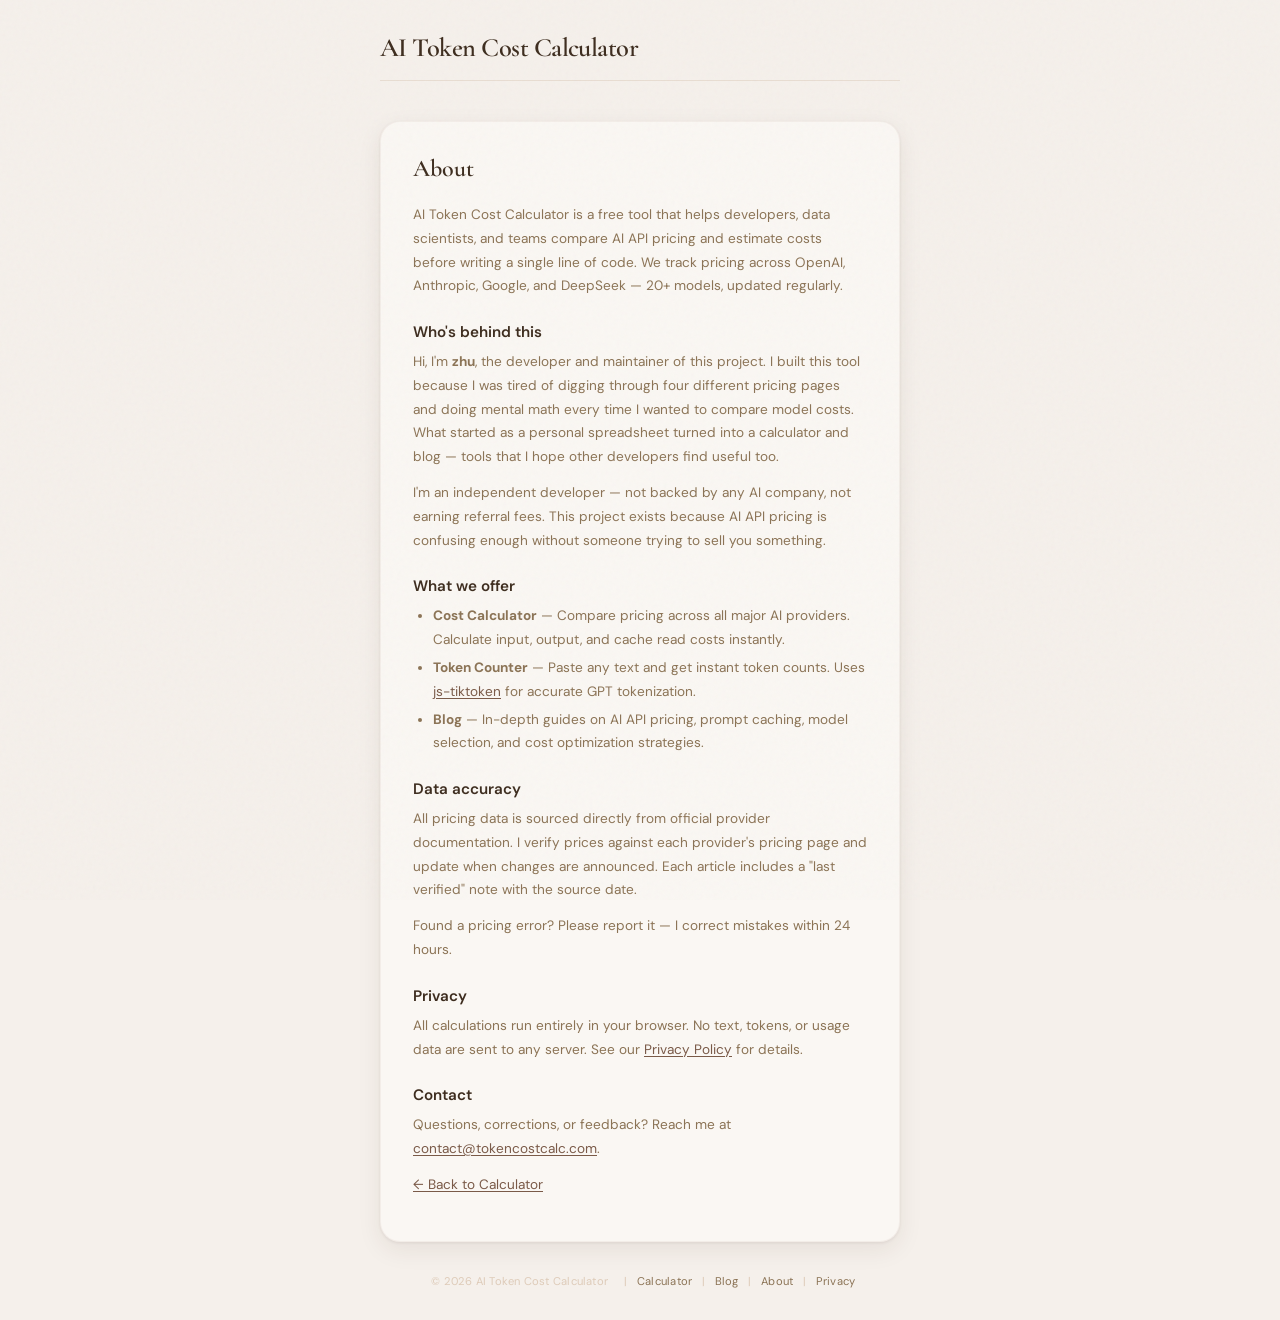
==== commit aab82066: "Remove redundant independence section from about page" ====
--- a/about.html
+++ b/about.html
@@ -40,9 +40,6 @@
       <p>All pricing data is sourced directly from official provider documentation. I verify prices against each provider's pricing page and update when changes are announced. Each article includes a "last verified" note with the source date.</p>
       <p>Found a pricing error? Please report it — I correct mistakes within 24 hours.</p>
 
-      <h3>Independence</h3>
-      <p>This is an independent project with no affiliation to any AI provider. No referral fees, no commissions, no sponsored posts. The goal is accurate, unbiased information to help you make better decisions about AI API costs.</p>
-
       <h3>Privacy</h3>
       <p>All calculations run entirely in your browser. No text, tokens, or usage data are sent to any server. See our <a href="privacy.html">Privacy Policy</a> for details.</p>
 
